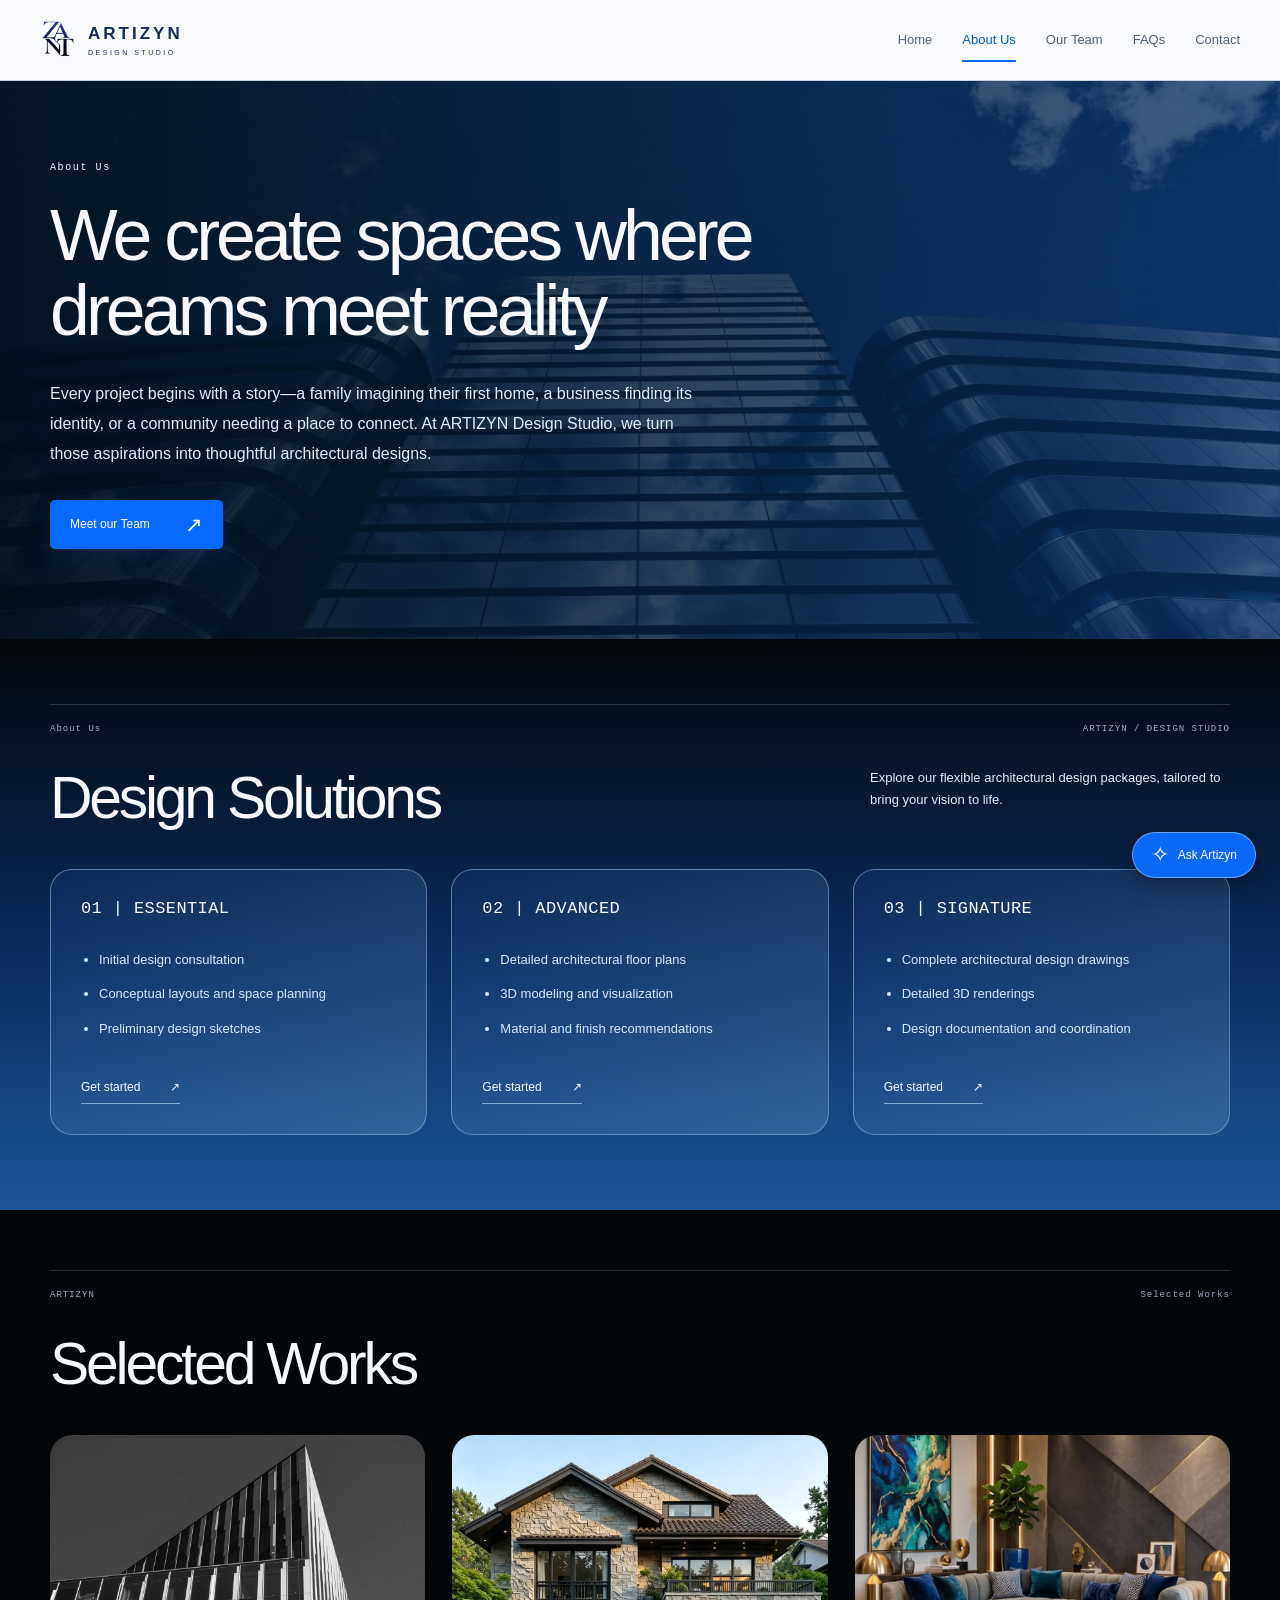
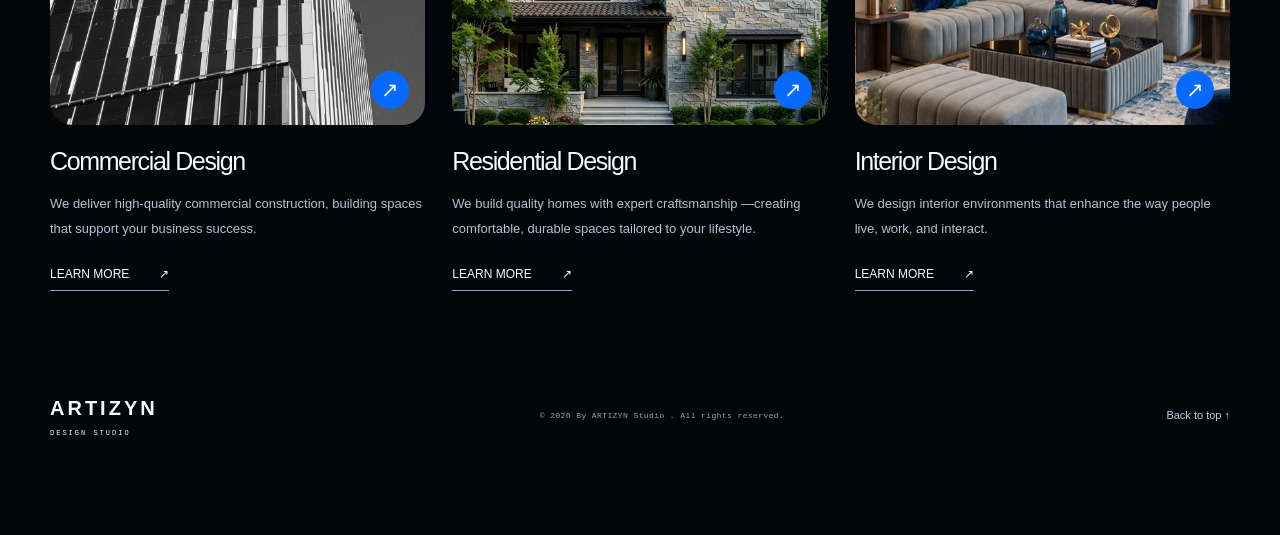
==== about.html @ 345bbeb2 "Add files via upload" ====
<!doctype html>
<html lang="en">
<head>
  <meta charset="UTF-8">
  <meta name="viewport" content="width=device-width, initial-scale=1">
  <meta name="description" content="ARTIZYN Design Studio. Designing Spaces. Inspiring Lives.">
  <title>About Us | ARTIZYN Design Studio</title>
  <link rel="icon" href="assets/344285221e7c3db9e5a2c0e0a486cc6c.png">
  <link rel="stylesheet" href="styles.css">
  <script src="script.js" defer></script>
</head>
<body>
  <a href="#main" class="skip-link">Skip to content</a>
  <header class="site-header"><div class="nav-wrap">
    <a href="index.html" class="studio-logo" aria-label="ARTIZYN Design Studio home"><img src="assets/344285221e7c3db9e5a2c0e0a486cc6c.png" alt="" class="" loading="eager"><span>ARTIZYN<small>DESIGN STUDIO</small></span></a>
    <button type="button" class="menu-toggle" aria-expanded="false" aria-controls="navigation">Menu <span aria-hidden="true">＋</span></button>
    <nav id="navigation" aria-label="Main navigation"><a href="index.html">Home</a><a href="about.html" class="active" aria-current="page">About Us</a><a href="team.html">Our Team</a><a href="faqs.html">FAQs</a><a href="contact.html">Contact</a></nav>
  </div></header>
  <main id="main">
<section class="about-banner"><div class="about-background"><img src="assets/c82552db2556053404ffef305cc319f3.jpg" alt="" class="" loading="lazy"></div><div class="container about-banner-inner"><p class="eyebrow">About Us</p><h1>We create spaces where dreams meet reality</h1><p class="about-story">Every project begins with a story—a family imagining their first home, a business finding its identity, or a community needing a place to connect. At ARTIZYN Design Studio, we turn those aspirations into thoughtful architectural designs.</p><a class="button button-blue" href="team.html">Meet our Team <span aria-hidden="true">↗</span></a></div></section>
<section class="packages-section"><div class="container"><div class="section-topline"><span>About Us</span><span>ARTIZYN / DESIGN STUDIO</span></div><div class="section-heading"><h2>Design Solutions</h2><p>Explore our flexible architectural design packages, tailored to bring your vision to life.</p></div><div class="package-grid"><article class="package-card"><h3>01 | ESSENTIAL</h3><ul><li>Initial design consultation</li><li>Conceptual layouts and space planning</li><li>Preliminary design sketches</li></ul><a class="text-link" href="contact.html?package=Essential">Get started <span aria-hidden="true">↗</span></a></article><article class="package-card"><h3>02 | ADVANCED</h3><ul><li>Detailed architectural floor plans</li><li>3D modeling and visualization</li><li>Material and finish recommendations</li></ul><a class="text-link" href="contact.html?package=Advanced">Get started <span aria-hidden="true">↗</span></a></article><article class="package-card"><h3>03 | SIGNATURE</h3><ul><li>Complete architectural design drawings</li><li>Detailed 3D renderings</li><li>Design documentation and coordination</li></ul><a class="text-link" href="contact.html?package=Signature">Get started <span aria-hidden="true">↗</span></a></article></div></div></section>
<section class="selected-section container" id="selected-works"><div class="section-topline"><span>ARTIZYN</span><span>Selected Works</span></div><h2>Selected Works</h2><div class="work-grid"><article class="work-category"><a class="work-category-image" href="commercial.html"><img src="assets/98d7e2358748f0d993f6f96458d1f9bc.jpg" alt="Commercial Design" class="" loading="lazy"><span aria-hidden="true">↗</span></a><h3>Commercial Design</h3><p>We deliver high-quality commercial construction, building spaces that support your business success.</p><a class="text-link" href="commercial.html">LEARN MORE <span aria-hidden="true">↗</span></a></article><article class="work-category"><a class="work-category-image" href="residential.html"><img src="assets/cbf2e55124b88dc359e330a60bb143f4.png" alt="Residential Design" class="" loading="lazy"><span aria-hidden="true">↗</span></a><h3>Residential Design</h3><p>We build quality homes with expert craftsmanship —creating comfortable, durable spaces tailored to your lifestyle.</p><a class="text-link" href="residential.html">LEARN MORE <span aria-hidden="true">↗</span></a></article><article class="work-category"><a class="work-category-image" href="interiors.html"><img src="assets/83908683cc5d75534dca1bf2333109cd.png" alt="Interior Design" class="" loading="lazy"><span aria-hidden="true">↗</span></a><h3>Interior Design</h3><p>We design interior environments that enhance the way people live, work, and interact.</p><a class="text-link" href="interiors.html">LEARN MORE <span aria-hidden="true">↗</span></a></article></div></section>
</main>
  <footer class="container site-footer"><a href="index.html" class="footer-wordmark">ARTIZYN<span>DESIGN STUDIO</span></a><p>© 2026 By ARTIZYN Studio . All rights reserved.</p><a href="#main" class="back-top">Back to top ↑</a></footer>
  <div class="assistant-panel" id="assistant-panel" hidden><div class="assistant-header"><strong>Artizyn</strong><button id="assistant-close" type="button" aria-label="Close Artizyn assistant">×</button></div><iframe id="assistant-frame" title="Artizyn AI Agent and Design Helper" data-src="https://agent.jotform.com/01a19ae77b0070008f9f59770c9044ddc008/canva-chatbot-bubble" referrerpolicy="strict-origin-when-cross-origin"></iframe><a href="https://agent.jotform.com/01a19ae77b0070008f9f59770c9044ddc008/canva-chatbot-bubble" target="_blank" rel="noopener noreferrer" class="assistant-link">Open assistant in a new tab ↗</a></div>
  <button class="assistant-toggle" id="assistant-toggle" type="button" aria-expanded="false" aria-controls="assistant-panel"><span aria-hidden="true">✧</span> Ask Artizyn</button>
  <dialog id="project-dialog" aria-labelledby="dialog-title"><div class="dialog-header"><h2 id="dialog-title">Selected Works</h2><button id="dialog-close" type="button" aria-label="Close project image">Close ×</button></div><img id="dialog-image" alt=""><p id="dialog-address"></p></dialog>
</body>
</html>
---- styles.css ----
@charset "UTF-8";
:root{--black:#030609;--blue:#086aff;--ice:#b4e4ee;--white:#f7f9ff;--muted:#a5b5c8;--line:#ffffff26;--font:Arial,Helvetica,sans-serif;--mono:'Courier New',monospace}
*{box-sizing:border-box}html{scroll-behavior:smooth;scroll-padding-top:85px}body{margin:0;background:var(--black);color:var(--white);font-family:var(--font);font-size:15px;line-height:1.7}button,input,textarea,select{font:inherit}button,a{-webkit-tap-highlight-color:transparent}button{cursor:pointer;touch-action:manipulation}a{color:inherit;text-decoration:none}a:focus-visible,button:focus-visible,summary:focus-visible,input:focus-visible,select:focus-visible,textarea:focus-visible{outline:3px solid #82c8ff;outline-offset:5px}img{display:block;max-width:100%}p,h1,h2,h3,figure{margin:0}button{color:inherit}h1,h2,h3{line-height:1.05;letter-spacing:-.055em;font-weight:400}h2{font-size:clamp(42px,4.6vw,66px)}strong{font-weight:700}.container{width:min(1180px,calc(100% - 100px));margin-inline:auto}.eyebrow{font-family:var(--mono);font-size:10px;letter-spacing:1.6px;line-height:1.5}.small-line{width:24px;height:1px;background:#c8f0ff;display:inline-block;vertical-align:middle;margin-right:8px}.site-header{height:80px;position:sticky;top:0;z-index:30;background:#f9fbff;color:#122032;box-shadow:0 1px 0 #c8d4df}.nav-wrap{width:min(1280px,calc(100% - 80px));height:100%;margin:auto;display:flex;align-items:center;justify-content:space-between;gap:25px}.logo{font-size:29px;font-weight:700;letter-spacing:-1.5px;line-height:1}.logo span{color:var(--blue)}nav{display:flex;align-items:center;gap:30px}nav a{font-size:13px;color:#506071;position:relative}nav a:hover,nav a.active{color:#0057d4}nav a.active:not(.nav-contact)::after{content:'';position:absolute;bottom:-11px;left:0;right:0;height:2px;background:var(--blue)}nav a.nav-contact{padding:11px 18px;border:1px solid #bac8d9;color:#14263d}nav a.nav-contact span{margin-left:16px}.menu-toggle{display:none}.hero{position:relative;isolation:isolate;overflow:hidden;padding-top:52px}.hero-glow{position:absolute;z-index:-2;top:0;left:0;right:0;height:780px;background:linear-gradient(180deg,#ade0eb 0%,#417ed2 26%,#10365d 56%,#030609 96%)}.hero-layout{display:grid;grid-template-columns:1fr 1.04fr;gap:36px;position:relative;z-index:1}.hero-card{border:1px solid #ffffff7d;background:linear-gradient(145deg,#d7f1ff27,#122c4a50 55%,#000a);border-radius:58px 16px 58px 16px;padding:43px 42px 25px;display:flex;flex-direction:column;align-items:flex-start;backdrop-filter:blur(15px);min-width:0}.hero h1{font-size:clamp(55px,5.8vw,85px);margin-top:35px;line-height:1.02;letter-spacing:-.06em}.hero h1 strong{display:block}.hero-description{font-size:16px;margin-top:26px;line-height:1.6;color:#e1effb}.button{display:inline-flex;align-items:center;justify-content:space-between;gap:35px;padding:14px 20px;min-height:48px;border:0;font-size:12px;border-radius:5px}.button-blue{background:var(--blue);color:#fff;box-shadow:0 8px 25px #0064ff20}.button:hover{background:#2a83ff}.button span{font-size:21px;line-height:1}.hero .button{margin-top:33px}.hero-bottom{display:flex;align-items:center;justify-content:space-between;width:100%;margin-top:45px;padding-top:18px;border-top:1px solid #ffffff30;font-family:var(--mono);font-size:8px;letter-spacing:1px;color:#c1d4e6}.hero-bottom>span:last-child{font-size:22px}.hero-image{position:relative;min-height:525px;max-height:620px;overflow:hidden;border-radius:40px 7px 40px 7px;background:#122335}.hero-image img{width:100%;height:100%;object-fit:cover;object-position:50% 45%}.hero-image::after{content:'';position:absolute;inset:55% 0 0;background:linear-gradient(transparent,#000b)}.hero-image figcaption{position:absolute;bottom:25px;left:25px;right:25px;z-index:1;font-family:var(--mono);font-size:8px;letter-spacing:1px;display:flex;justify-content:space-between;gap:10px}.blue-loop{width:205px;height:205px;border:39px solid #72a4ff;border-radius:40%;position:absolute;z-index:2;transform:rotate(29deg);box-shadow:inset 5px 5px 8px #c3edff,inset -8px -8px 14px #1451db,7px 6px 10px #13329d;border-top-color:#a1c8ff;border-left-color:#95c3ff;pointer-events:none}.loop-one{top:-113px;right:-85px;width:240px;height:240px}.loop-two{top:490px;left:-135px;transform:rotate(-25deg);width:190px;height:190px;border-width:32px;z-index:0}.intro{padding-top:96px;padding-bottom:85px;text-align:center}.intro>.eyebrow{color:#96b1ce;font-size:9px}.intro h2{margin-top:22px;font-size:clamp(38px,4.4vw,62px)}.blue-text{color:#8bc5ff}.section-intro{max-width:500px;margin:24px auto 0;color:var(--muted);font-size:14px;line-height:1.8}.values-grid{display:grid;grid-template-columns:repeat(3,1fr);gap:22px;margin-top:52px;text-align:left}.glass-card{padding:28px 27px 22px;border:1px solid #a4c1df70;border-radius:23px;background:linear-gradient(164deg,#11274230,#103d7a 65%,#8fbfdf);min-height:315px;position:relative}.card-number{font-family:var(--mono);font-size:9px;letter-spacing:1px;color:#a5c6ee}.glass-card h3{font-size:26px;line-height:1.15;letter-spacing:-.03em;margin-top:26px}.glass-card p{font-size:12px;line-height:1.85;margin-top:20px;color:#eff6ff;max-width:265px}.card-arrow{display:block;text-align:right;margin-top:22px;font-size:21px}.services-banner{position:relative;isolation:isolate;overflow:hidden;min-height:420px;display:flex;align-items:center;border-top:1px solid #273a51;border-bottom:1px solid #3c6980}.facade-background{position:absolute;z-index:-2;inset:0;width:100%;height:100%;object-fit:cover;object-position:center 50%}.services-banner::after{content:'';position:absolute;z-index:-1;inset:0;background:linear-gradient(90deg,#03101be0,#0b2a569c 50%,#07111aa6)}.banner-inner{display:grid;grid-template-columns:1fr 1.4fr .7fr;gap:65px;align-items:center;padding-block:45px}.process-photo{height:245px;width:100%;object-fit:cover;border-radius:24px 65px 24px 65px;transform:rotate(-3deg);border:1px solid #b6d5e9a0}.banner-inner h2{font-size:clamp(50px,6vw,80px);margin-top:15px}.banner-inner>div>p:last-child{margin-top:20px;color:#d3e6f8;font-family:var(--mono);font-size:12px}.outline-cross{position:relative;width:115px;height:200px;background:linear-gradient(#edfaff44,#1c87ff1f);border:1px solid #b7d7f8a6;border-radius:24px;transform:rotate(15deg)}.outline-cross::before{content:'';position:absolute;width:200px;height:100px;top:49px;left:-44px;background:linear-gradient(#b8d9ff5c,#1262ba30);border:1px solid #bbdcff88;border-radius:20px}.services-content{padding-block:65px 80px}.section-topline{display:flex;justify-content:space-between;gap:20px;font-family:var(--mono);font-size:9px;letter-spacing:1px;border-top:1px solid var(--line);padding-top:17px;color:#9eafc3}.service-layout{display:grid;grid-template-columns:1fr 1fr;gap:70px;margin-top:40px}.service-selector h2{font-size:43px}.service-buttons{display:flex;flex-direction:column;gap:14px;margin-top:38px}.service-button{display:flex;align-items:center;gap:16px;justify-content:flex-start;background:#101a27;color:#b9c7d8;border:1px solid #293e58;padding:16px 19px;font-size:12px;border-radius:30px;text-align:left;min-height:55px}.service-button>span:first-child{font-family:var(--mono);font-size:9px;opacity:.7}.service-button>span:last-child{margin-left:auto;font-size:18px}.service-button.active,.service-button:hover{background:linear-gradient(100deg,#1562e4,#64a6ef);color:#fff;border-color:#a8cfff}.service-detail{border:1px solid #263d54;border-radius:24px;overflow:hidden;background:#091420;min-width:0}.service-detail>img{width:100%;height:230px;object-fit:cover}.service-detail-copy{padding:25px}.service-detail-copy .eyebrow{font-size:9px;color:#a9cfff}.service-detail h3{font-size:27px;margin-top:13px;letter-spacing:-.025em}.service-detail-copy>p:not(.eyebrow){font-size:12px;color:#acbfd3;line-height:1.8;margin-top:16px;min-height:87px}.text-link{display:inline-flex;align-items:center;gap:30px;font-size:12px;border-bottom:1px solid #7fa7d2;padding-bottom:6px;margin-top:22px}.text-link:hover{color:#9dcaff}.team-section{background:linear-gradient(180deg,#a7dce8 0,#397ed6 24%,#12335b 60%,#030609 98%);padding-block:55px 65px}.team-section .section-topline{border-color:#ffffff50;color:#e1f2ff}.section-heading{display:flex;justify-content:space-between;align-items:flex-end;margin-top:30px;gap:25px}.section-heading>p{font-size:12px;color:#deecfa}.team-grid{display:grid;grid-template-columns:repeat(4,1fr);gap:25px;margin-top:40px}.team-portrait{height:235px;position:relative;overflow:hidden;border-radius:26px 26px 5px 5px;background:linear-gradient(145deg,#c4e4ff,#397bde 65%,#13366f);border:1px solid #b5daff8c;display:grid;place-items:center}.team-portrait::after{content:'';position:absolute;width:145px;height:145px;border:1px solid #ffffff3a;border-radius:40%;transform:rotate(45deg);bottom:-75px;left:-45px}.team-monogram{font-size:100px;color:#ffffffd1;font-weight:400;letter-spacing:-.07em;line-height:1}.member-number{position:absolute;bottom:17px;left:18px;font-size:8px;font-family:var(--mono);letter-spacing:1px;color:#e3f3ff}.portrait-two{background:linear-gradient(145deg,#c9d3ff,#657bdd 65%,#253d85)}.portrait-three{background:linear-gradient(145deg,#bae8eb,#2e9fbb 65%,#125169)}.portrait-four{background:linear-gradient(145deg,#c5d8ff,#558ed7 65%,#1d3c76)}.team-card h3{font-size:20px;line-height:1.2;letter-spacing:-.03em;margin-top:20px}.team-card>p{color:#adbed2;font-size:12px;margin-top:7px}.faq-section{padding-block:70px 90px}.faq-layout{display:grid;grid-template-columns:.8fr 1.2fr;gap:100px}.faq-layout .eyebrow{color:#90aeca;font-size:9px}.faq-layout h2{margin-top:23px;font-size:56px}.faq-intro{font-size:13px;color:var(--muted);margin-top:25px}.faq-list{border-top:1px solid var(--line)}details{border-bottom:1px solid var(--line)}summary{cursor:pointer;display:flex;align-items:center;justify-content:space-between;gap:25px;padding:23px 0;font-size:14px;line-height:1.6;list-style:none}summary::-webkit-details-marker{display:none}.faq-icon{font-size:25px;color:#9bc8ff;flex-shrink:0}details[open] .faq-icon{transform:rotate(45deg)}details p{color:var(--muted);font-size:12px;line-height:1.9;padding:0 35px 24px 0;max-width:550px}.contact-section{position:relative;isolation:isolate;overflow:hidden;border-top:1px solid #304868;background:linear-gradient(145deg,#091929,#124fa8 55%,#9ccfdf);padding-block:70px}.contact-layout{display:grid;grid-template-columns:1fr 1fr;gap:85px;align-items:start}.contact-copy .eyebrow{font-size:9px;color:#b8d8f9}.contact-copy h2{font-size:clamp(45px,4.8vw,67px);line-height:1.05;margin-top:25px}.contact-copy>p:not(.eyebrow){font-size:13px;color:#c5dbf2;line-height:1.9;margin-top:25px}.contact-meta{font-family:var(--mono);font-size:9px;display:flex;flex-direction:column;gap:4px;color:#b7d2ef;margin-top:42px}.contact-copy p.contact-note{font-size:11px;max-width:290px;margin-top:35px;color:#d3e2f3}.contact-loop{left:-130px;bottom:-170px;z-index:-1;width:350px;height:350px;opacity:.35}.contact-form-wrap{background:#06162de6;border:1px solid #b1d5ff70;backdrop-filter:blur(10px);border-radius:28px;padding:32px;min-width:0}.contact-form-wrap h3{font-size:27px;letter-spacing:-.03em;margin-bottom:28px}.form-row{display:grid;grid-template-columns:1fr 1fr;gap:14px}.field{margin-bottom:18px;min-width:0}.field label{display:block;font-size:11px;color:#d2e6fd;margin-bottom:7px}.field label span{color:#8ebfff}.field input,.field select,.field textarea{width:100%;min-width:0;display:block;background:#071c34;border:1px solid #3f638c;border-radius:5px;padding:11px 12px;color:#f4f8ff;font-size:12px;min-height:43px}.field input::placeholder,.field textarea::placeholder{color:#9cb2ca;opacity:1}.field textarea{resize:vertical;min-height:115px}.field select option{color:#fff;background:#071c34}.contact-form-wrap .button{width:100%}.form-note{font-size:10px;color:#b4c7dc;line-height:1.8;margin-top:14px}.enquiry-result[hidden],.draft-actions a[hidden]{display:none}.enquiry-result{border-top:1px solid #426487;margin-top:25px;padding-top:25px}.enquiry-result .eyebrow{font-size:9px;color:#a6cfff}.enquiry-result h3{margin:12px 0}.enquiry-result>p:not(.eyebrow){font-size:12px;color:#bed2e7}.enquiry-result pre{font-family:var(--mono);font-size:11px;white-space:pre-wrap;overflow-wrap:anywhere;background:#030f22;padding:18px;border-radius:6px;color:#d6e7fa;max-height:300px;overflow:auto}.draft-actions{display:flex;gap:9px;flex-wrap:wrap}.draft-actions>button,.draft-actions>a{padding:8px 12px;border:1px solid #718dac;background:transparent;color:#fff;font-size:11px;min-height:40px;border-radius:5px}.enquiry-result #draft-status{font-size:10px;margin-top:12px}footer{display:flex;align-items:center;justify-content:space-between;gap:25px;padding-block:30px}footer .logo{font-size:26px}footer>p{font-family:var(--mono);font-size:8px;color:#8fa2b7;letter-spacing:1px}footer>p>span{margin:0 10px}.back-top{font-size:11px;color:#bad1e9}.skip-link{position:fixed;top:-100px;left:20px;z-index:100;background:white;color:#0648b3;padding:12px 20px}.skip-link:focus{top:10px}
@media(min-width:1500px){.hero-layout{gap:50px}.hero-card{padding-top:50px}.hero h1{font-size:86px}}
@media(max-width:1100px){.container{width:calc(100% - 60px)}.nav-wrap{width:calc(100% - 60px)}nav{gap:22px}.hero-layout{gap:25px}.hero-card{padding:35px 30px 23px}.hero h1{font-size:68px}.hero .eyebrow{font-size:8px}.hero-image{min-height:500px}.hero-bottom{font-size:7px}.hero-image figcaption{font-size:7px}.service-layout{gap:35px}.service-selector h2{font-size:38px}.team-grid{gap:18px}.team-portrait{height:200px}.team-card h3{font-size:18px}.faq-layout{gap:55px}.contact-layout{gap:45px}.contact-form-wrap{padding:26px}.banner-inner{gap:40px}.outline-cross{transform:scale(.8) rotate(15deg)}}
@media(max-width:760px){html{scroll-padding-top:85px}.container{width:calc(100% - 36px)}.site-header{height:70px}.nav-wrap{width:calc(100% - 36px)}.logo{font-size:27px}.menu-toggle{display:flex;align-items:center;gap:14px;border:1px solid #b0bfd1;background:none;color:#182e4b;font-size:12px;padding:7px 10px;min-height:38px}nav{display:none;position:absolute;top:70px;left:0;right:0;background:#f9fbff;padding:12px 18px 22px;box-shadow:0 10px 20px #0003;gap:0}nav.open{display:flex;flex-direction:column;align-items:stretch}nav a{font-size:14px;padding:12px}nav a.active:not(.nav-contact)::after{display:none}nav a.nav-contact{margin-top:7px;padding:12px}.hero{padding-top:25px}.hero-glow{height:1000px}.hero-layout{grid-template-columns:1fr;gap:22px}.hero-card{border-radius:40px 12px 40px 12px;padding:31px 26px 22px;backdrop-filter:none}.hero h1{font-size:clamp(52px,13.7vw,76px);margin-top:27px}.hero .eyebrow{font-size:8px;letter-spacing:1px}.hero-description{font-size:15px;margin-top:22px}.hero .button{margin-top:26px}.hero-bottom{margin-top:28px;font-size:7px}.hero-image{height:365px;min-height:0;border-radius:30px 7px 30px 7px}.hero-image img{object-position:50% 50%}.hero-image figcaption{left:20px;right:20px;bottom:20px;font-size:7px}.loop-one{width:140px;height:140px;right:-90px;top:-70px;border-width:24px}.loop-two{top:780px;width:130px;height:130px;left:-98px;border-width:23px}.intro{padding-top:58px;padding-bottom:50px}.intro>.eyebrow{font-size:8px}.intro h2{font-size:39px;margin-top:20px}.section-intro{font-size:13px;margin-top:20px;max-width:320px}.values-grid{grid-template-columns:1fr;gap:17px;margin-top:32px}.glass-card{padding:25px;min-height:0}.glass-card h3{font-size:27px;margin-top:22px}.glass-card h3 br{display:none}.glass-card p{max-width:none;font-size:12px;margin-top:16px}.card-arrow{margin-top:12px}.services-banner{min-height:440px}.banner-inner{grid-template-columns:1fr 1.6fr;gap:20px;padding-block:40px}.process-photo{height:200px;border-radius:20px 40px 20px 40px}.banner-inner .eyebrow{font-size:8px}.banner-inner h2{font-size:48px}.banner-inner>div>p:last-child{font-size:10px}.outline-cross{display:none}.services-content{padding-block:40px 50px}.section-topline{font-size:8px;letter-spacing:.7px;gap:15px}.section-topline>span:last-child{text-align:right}.service-layout{grid-template-columns:1fr;gap:25px;margin-top:30px}.service-selector h2{font-size:38px}.service-buttons{margin-top:28px;gap:11px}.service-button{font-size:12px;gap:12px;padding:14px 16px}.service-detail>img{height:230px}.service-detail-copy{padding:24px}.service-detail-copy>p:not(.eyebrow){min-height:0}.team-section{padding-block:40px}.section-heading{display:block;margin-top:27px}.section-heading h2{font-size:42px}.section-heading>p{font-size:12px;margin-top:16px}.team-grid{grid-template-columns:1fr 1fr;gap:28px 15px;margin-top:30px}.team-portrait{height:180px;border-radius:22px 22px 5px 5px}.team-monogram{font-size:83px}.member-number{font-size:7px;left:13px;bottom:12px}.team-card h3{font-size:17px;margin-top:14px;line-height:1.3;overflow-wrap:anywhere}.team-card>p{font-size:11px;margin-top:5px}.faq-section{padding-block:45px 50px}.faq-layout{grid-template-columns:1fr;gap:30px}.faq-layout h2{font-size:46px;margin-top:20px}.faq-intro{margin-top:20px}.faq-layout>.faq-list{margin-top:5px}summary{padding-block:21px;font-size:13px;gap:20px}details p{font-size:12px;padding-right:10px}.contact-section{padding-block:45px}.contact-layout{grid-template-columns:1fr;gap:35px}.contact-copy h2{font-size:48px}.contact-copy>p:not(.eyebrow){font-size:13px;margin-top:22px}.contact-meta{margin-top:26px}.contact-copy p.contact-note{max-width:none;margin-top:22px}.contact-form-wrap{padding:24px 20px;border-radius:23px}.contact-form-wrap h3{font-size:27px}.form-row{grid-template-columns:1fr;gap:0}.field input,.field select,.field textarea{font-size:16px}.field label{font-size:12px}.contact-loop{opacity:.15}footer{flex-wrap:wrap;padding-block:25px;gap:20px}footer>p{order:3;width:100%;font-size:7px;line-height:1.8}footer>p>span{margin:0 6px}.back-top{margin-left:auto}}
@media(prefers-reduced-motion:reduce){html{scroll-behavior:auto}*,*::before,*::after{animation:none!important;transition:none!important}}

/* Artizyn content integrated with the original Architrexx visual system. */
.studio-logo{display:flex;align-items:center;gap:12px;color:#162c58;line-height:1;flex-shrink:0}.studio-logo>img{height:46px;width:36px;object-fit:contain}.studio-logo>span{font-size:17px;letter-spacing:3px;font-weight:600}.studio-logo small{display:block;font-size:7px;letter-spacing:2.5px;margin-top:7px;font-weight:400}.home-hero .hero-card{justify-content:center;min-height:540px}.home-hero .hero-card>.eyebrow{font-size:11px;color:#f1f7ff}.studio-wordmark{display:flex;align-items:center;gap:18px;width:100%;margin:35px 0 12px}.studio-wordmark>img{width:126px;height:160px;object-fit:contain}.home-hero h1{font-size:clamp(32px,3.3vw,46px);letter-spacing:.1em;line-height:1.3;margin:0}.studio-wordmark>div>p{font-size:10px;letter-spacing:5px;color:#e0edff;margin-top:7px}.home-hero .hero-description{font-size:13px;letter-spacing:1px}.home-hero .hero-image{max-height:600px}.home-hero .intro{padding-top:85px}.home-hero .intro h2{max-width:850px;margin:0 auto}.home-hero .glass-card h3{font-family:var(--mono);font-size:20px;letter-spacing:.025em}.home-hero .glass-card p{font-size:13px}.home-statement{position:relative;isolation:isolate;padding:100px 0;overflow:hidden}.statement-image{position:absolute;inset:0;z-index:-2}.statement-image img{height:100%;width:100%;object-fit:cover}.home-statement::after{content:'';position:absolute;inset:0;z-index:-1;background:linear-gradient(90deg,#020710ef,#071e44b3)}.home-statement h2{max-width:800px;line-height:1.13}.home-statement .button{margin-top:35px}.site-footer{padding-bottom:95px}.footer-wordmark{font-size:20px;font-weight:600;letter-spacing:3px}.footer-wordmark>span{display:block;font-family:var(--mono);font-size:7px;letter-spacing:2px;font-weight:400;margin-top:3px}.site-footer>p{max-width:470px;line-height:1.7;letter-spacing:.4px}.about-banner{position:relative;isolation:isolate;overflow:hidden;padding:80px 0 90px}.about-background{position:absolute;inset:0;z-index:-2}.about-background img{width:100%;height:100%;object-fit:cover}.about-banner::after{content:'';position:absolute;inset:0;z-index:-1;background:linear-gradient(90deg,#03101beb,#0a3164c7)}.about-banner h1{font-size:clamp(48px,5.6vw,78px);max-width:850px;line-height:1.05;margin-top:23px}.about-story{max-width:665px;color:#e1edfb;font-size:16px;line-height:1.9;margin-top:30px}.about-banner .button{margin-top:30px}.packages-section{padding:65px 0 75px;background:linear-gradient(180deg,#030609,#0b2f66 60%,#1c579a)}.packages-section .section-heading{align-items:flex-start}.packages-section .section-heading>p{max-width:360px;font-size:13px}.package-grid{display:grid;grid-template-columns:repeat(3,1fr);gap:24px;margin-top:40px}.package-card{padding:30px;border:1px solid #a6c7e27d;border-radius:22px;background:linear-gradient(145deg,#1a4b9f30,#83b4dd40);display:flex;flex-direction:column}.package-card h3{font-family:var(--mono);font-size:17px;letter-spacing:.4px}.package-card ul{font-size:13px;color:#d8e9ff;padding-left:18px;line-height:1.9;margin:30px 0 10px}.package-card li+li{margin-top:10px}.package-card .text-link{align-self:flex-start;margin-top:auto;padding-top:25px}.selected-section{padding:60px 0 70px}.selected-section h2{margin-top:30px}.work-grid{display:grid;grid-template-columns:repeat(3,1fr);gap:27px;margin-top:40px}.work-category-image{position:relative;display:block;border-radius:22px;overflow:hidden;background:#152333}.work-category-image img{height:290px;width:100%;object-fit:cover;transition:transform .3s}.work-category-image:hover img{transform:scale(1.03)}.work-category-image>span{position:absolute;bottom:16px;right:16px;background:#066aff;width:38px;height:38px;border-radius:50%;display:grid;place-items:center;font-size:21px}.work-category h3{font-size:25px;margin-top:23px}.work-category p{color:#b2c1d4;font-size:13px;line-height:1.9;margin-top:18px}.team-page{position:relative;isolation:isolate;padding-top:60px;padding-bottom:75px}.team-background{position:absolute;inset:0;z-index:-1;opacity:.17;overflow:hidden}.team-background img{width:100%;height:100%;object-fit:cover}.team-page h1{font-size:clamp(52px,6vw,80px);margin-top:24px}.team-page .team-grid{margin-top:45px}.team-page .team-portrait{height:270px;border-radius:110px 110px 4px 4px}.team-portrait>img{width:100%;height:100%;object-fit:contain;object-position:bottom;position:relative;z-index:1}.team-card h2{font-size:23px;line-height:1.3;letter-spacing:-.03em;margin-top:24px}.team-page .team-card>p{font-size:13px;color:#e0eafb;line-height:1.9;margin-top:15px}.studio-insights{padding:55px 0 70px}.insights-lead{font-size:23px;line-height:1.6;max-width:900px;margin-top:35px}.studio-insights>p:not(.insights-lead){color:#adbed2;font-size:14px;margin-top:20px}.studio-insights video{display:block;margin-top:35px;width:100%;max-height:620px;background:#091321;border-radius:24px}.testimonials-section{padding:65px 0 75px;background:linear-gradient(180deg,#86bde0,#175bb9 40%,#061222 95%)}.testimonials-section h1{font-size:clamp(42px,5vw,68px);max-width:1100px;margin-top:25px;line-height:1.1}.quotes-grid{display:grid;grid-template-columns:repeat(3,1fr);gap:32px;margin-top:42px}.quote-card{border-top:1px solid #b5d9ff80;padding-top:10px}.quote-mark{font-family:Georgia,serif;font-size:72px;line-height:1;color:#b8d9ff}.quote-card blockquote{margin:0;font-size:14px;line-height:1.95;color:#ecf4ff}.quote-card figcaption{font-size:11px;font-family:var(--mono);font-weight:600;margin-top:24px;color:#b7d7ff}.faq-layout h2{font-size:48px;line-height:1.1}.faq-layout .text-link{line-height:1.7;gap:15px}.faq-contacts{background:#0b1d35;padding:48px 0}.faq-contacts h2{font-size:35px;max-width:750px}.faq-contact-grid{display:grid;grid-template-columns:1fr 1.1fr .6fr;gap:35px;margin-top:35px;font-size:13px;color:#c7e1ff;line-height:2}.faq-contacts .text-link{margin-top:30px}.faq-cta{display:grid;grid-template-columns:1fr 1fr;gap:65px;align-items:center;padding-block:70px}.faq-cta h2{font-size:60px;line-height:1.1}.faq-cta .button{margin-top:30px}.faq-cta>img{width:100%;height:370px;object-fit:cover;border-radius:30px}.contact-page{min-height:650px;padding-top:65px}.contact-page h1{font-size:clamp(48px,5.6vw,76px);margin-top:25px;line-height:1.05}.contact-information{margin-top:40px;font-size:16px;color:#edf4ff;line-height:1.8}.contact-information>p{max-width:390px;margin-bottom:28px}.contact-information>a{display:block;width:fit-content;font-size:14px}.contact-email{margin-top:25px;overflow-wrap:anywhere}.social-links{display:flex;flex-wrap:wrap;gap:10px 20px;margin-top:30px}.social-links>a{font-size:11px;border-bottom:1px solid #9cc7f87a}.contact-page .contact-form-wrap>form>h2{font-size:32px}.form-intro{color:#c4d8ef;font-size:12px;margin-top:12px;margin-bottom:25px;overflow-wrap:anywhere}.bible-quote{padding-block:65px;text-align:center;max-width:900px}.bible-quote blockquote{font-family:Georgia,serif;font-size:27px;line-height:1.5;margin:0}.bible-quote>p{margin-top:20px;color:#a9bfd5;font-size:13px}.portfolio-intro{padding:35px 0 30px}.portfolio-intro>.text-link{margin-top:0}.portfolio-intro>.eyebrow{margin-top:40px;color:#8cb5e7}.portfolio-intro h1{font-size:clamp(62px,7vw,94px);margin-top:16px}.portfolio-intro>p:not(.eyebrow){color:#afc3dd;font-size:16px;max-width:850px;margin-top:25px}.portfolio-tabs{display:flex;justify-content:flex-start;gap:10px;margin-top:30px;flex-wrap:wrap}.portfolio-tabs a{padding:8px 18px;border:1px solid #466282;border-radius:25px;color:#afc3dd;font-size:12px}.portfolio-tabs a.active{background:#096aff;color:#fff;border-color:#096aff}.portfolio-tabs a.active::after{display:none!important}.portfolio-grid{display:grid;grid-template-columns:repeat(2,1fr);gap:55px 35px;padding:20px 0 75px}.project-card{min-width:0}.project-image{display:block;position:relative;width:100%;padding:18px;background:linear-gradient(155deg,#122742,#08101c);border:1px solid #375572;border-radius:25px;overflow:hidden;min-width:0}.project-image>img{width:100%;height:390px;object-fit:contain;transition:transform .3s}.project-image:hover>img{transform:scale(1.02)}.project-image>span{position:absolute;bottom:16px;right:16px;border-radius:50%;width:38px;height:38px;display:grid;place-items:center;font-size:22px;background:#076aff}.project-caption{display:flex;gap:20px;margin-top:23px}.project-index{font-family:var(--mono);font-size:11px;color:#7ba9dd;padding-top:5px}.project-caption h2{font-size:26px;letter-spacing:-.03em;line-height:1.2}.project-caption p{color:#b9cbe0;font-size:13px;line-height:1.8;margin-top:13px}.assistant-toggle{position:fixed;right:24px;bottom:22px;z-index:35;display:flex;align-items:center;gap:9px;min-height:46px;border:1px solid #a1c9ff9c;border-radius:27px;padding:10px 18px;background:#0968f5;color:#fff;font-size:12px;box-shadow:0 5px 25px #0006}.assistant-toggle>span{font-size:22px;line-height:1}.assistant-panel[hidden]{display:none}.assistant-panel{position:fixed;right:22px;bottom:82px;z-index:40;width:min(390px,calc(100vw - 36px));height:min(590px,calc(100dvh - 120px));border:1px solid #739ad0;border-radius:20px;background:#f8fbff;box-shadow:0 10px 60px #0009;display:flex;flex-direction:column;overflow:hidden}.assistant-header{display:flex;align-items:center;justify-content:space-between;background:#123d8a;color:#fff;padding:12px 18px}.assistant-header strong{font-size:15px}.assistant-header button{font-size:26px;line-height:1;background:none;border:0;color:#fff;min-width:35px;min-height:35px}.assistant-panel iframe{width:100%;flex:1;min-height:0;border:0;background:#f7faff}.assistant-link{font-size:11px;color:#16488e;padding:12px 18px;border-top:1px solid #cedcec}.enquiry-result[hidden]{display:none}.enquiry-result{overflow-wrap:anywhere}dialog{width:min(1050px,94vw);max-height:92dvh;padding:25px;border:1px solid #8fb3d7;border-radius:20px;background:#071729;color:#fff;box-shadow:0 10px 90px #0008}dialog::backdrop{background:#000c}.dialog-header{display:flex;justify-content:space-between;gap:20px;align-items:center;padding-bottom:15px;border-bottom:1px solid #749bc548}.dialog-header h2{font-size:28px;line-height:1.2}.dialog-header button{background:none;border:1px solid #7096be;border-radius:5px;padding:7px 12px;color:#fff;font-size:12px;flex-shrink:0}dialog>img{width:100%;height:65vh;object-fit:contain;margin-block:12px}dialog>p{font-size:13px;color:#c7dcf6;white-space:pre-line}
@media(max-width:1100px){.studio-wordmark{gap:12px}.studio-wordmark>img{width:100px;height:135px}.home-hero h1{font-size:34px;letter-spacing:.07em}.studio-wordmark>div>p{font-size:8px;letter-spacing:3px}.home-hero .hero-description{font-size:11px}.home-hero .hero-card>.eyebrow{font-size:9px}.team-page .team-portrait{height:220px}.team-card h2{font-size:21px}.package-card{padding:25px}.project-image>img{height:330px}.site-footer>p{font-size:7px}.faq-cta h2{font-size:48px}}
@media(max-width:760px){.studio-logo{gap:9px}.studio-logo>img{height:38px;width:30px}.studio-logo>span{font-size:14px;letter-spacing:2px}.studio-logo small{font-size:6px;letter-spacing:1.7px}.home-hero .hero-card{min-height:390px;padding:30px 24px}.studio-wordmark{gap:14px;justify-content:center;margin:30px 0 12px}.studio-wordmark>img{width:90px;height:118px}.home-hero h1{font-size:31px;letter-spacing:.065em}.studio-wordmark>div>p{font-size:8px;letter-spacing:2.4px}.home-hero .hero-description{font-size:10px;letter-spacing:.5px;align-self:center;margin-top:20px}.home-hero .hero-card>.eyebrow{font-size:9px;letter-spacing:1px}.home-hero .hero-card .button{align-self:center}.home-hero .hero-image{height:380px}.home-hero .intro{padding-top:50px}.home-hero .intro h2{font-size:39px}.home-hero .glass-card h3{font-size:18px}.home-hero .glass-card p{font-size:13px}.home-statement{padding:65px 0}.home-statement h2{font-size:40px}.about-banner{padding:45px 0 55px}.about-banner h1{font-size:47px;margin-top:20px}.about-story{font-size:14px;line-height:1.85;margin-top:25px}.packages-section{padding-block:40px 45px}.packages-section .section-heading h2{font-size:41px}.packages-section .section-heading>p{font-size:13px;margin-top:20px}.package-grid{grid-template-columns:1fr;gap:18px;margin-top:30px}.package-card h3{font-size:18px}.package-card ul{margin-top:24px}.selected-section{padding-block:40px 50px}.selected-section h2{font-size:41px;margin-top:25px}.work-grid{grid-template-columns:1fr;gap:38px;margin-top:30px}.work-category-image img{height:300px}.work-category h3{font-size:27px}.work-category p{font-size:13px}.team-page{padding-top:40px}.team-page h1{font-size:47px;margin-top:20px}.team-page .team-grid{margin-top:30px;gap:30px 17px}.team-page .team-portrait{height:185px;border-radius:90px 90px 4px 4px}.team-card h2{font-size:19px;line-height:1.3;margin-top:18px;overflow-wrap:anywhere}.team-page .team-card>p{font-size:12px;line-height:1.8;margin-top:12px}.studio-insights{padding-block:35px 50px}.insights-lead{font-size:20px;line-height:1.65;margin-top:28px}.studio-insights video{border-radius:15px;margin-top:28px}.testimonials-section{padding-block:40px 50px}.testimonials-section h1{font-size:40px;margin-top:25px}.quotes-grid{grid-template-columns:1fr;gap:30px;margin-top:32px}.quote-card blockquote{font-size:14px}.quote-card figcaption{font-size:11px}.faq-layout h2{font-size:43px}.faq-contacts{padding-block:35px}.faq-contacts h2{font-size:31px}.faq-contact-grid{grid-template-columns:1fr;gap:20px;font-size:13px;margin-top:25px}.faq-cta{grid-template-columns:1fr;gap:30px;padding-block:45px}.faq-cta h2{font-size:45px}.faq-cta>img{height:290px}.contact-page{padding-top:40px}.contact-page h1{font-size:51px}.contact-information{margin-top:30px}.contact-information>p{font-size:16px}.contact-information>a{font-size:13px}.contact-page .contact-form-wrap>form>h2{font-size:32px}.bible-quote{padding-block:45px}.bible-quote blockquote{font-size:24px;line-height:1.6}.portfolio-intro{padding-top:25px}.portfolio-intro h1{font-size:58px;overflow-wrap:anywhere}.portfolio-intro>p:not(.eyebrow){font-size:14px;margin-top:20px}.portfolio-intro>.eyebrow{margin-top:30px;font-size:9px}.portfolio-tabs{gap:7px;margin-top:25px}.portfolio-tabs a{font-size:11px;padding:8px 12px}.portfolio-grid{grid-template-columns:1fr;gap:36px;padding-bottom:50px}.project-image{padding:12px;border-radius:20px}.project-image>img{height:330px}.project-caption{gap:15px;margin-top:20px}.project-caption h2{font-size:25px}.project-caption p{font-size:13px}.assistant-toggle{right:16px;bottom:16px;min-height:44px;padding:9px 15px;font-size:11px}.assistant-panel{right:18px;bottom:73px;height:min(570px,calc(100dvh - 100px))}.site-footer{padding-bottom:90px}.site-footer .footer-wordmark{font-size:18px}.site-footer>p{font-size:8px;line-height:1.7}.dialog-header h2{font-size:23px}.dialog-header{gap:12px}dialog{padding:18px}dialog>img{height:55vh}}
@media(max-width:360px){.studio-wordmark{gap:9px}.studio-wordmark>img{width:75px;height:100px}.home-hero h1{font-size:28px}.team-page .team-portrait{height:155px}.home-hero .hero-card{padding-inline:20px}.home-hero .hero-card>.eyebrow{font-size:8px}}
@media(prefers-reduced-motion:reduce){.project-image>img,.work-category-image img{transition:none}}
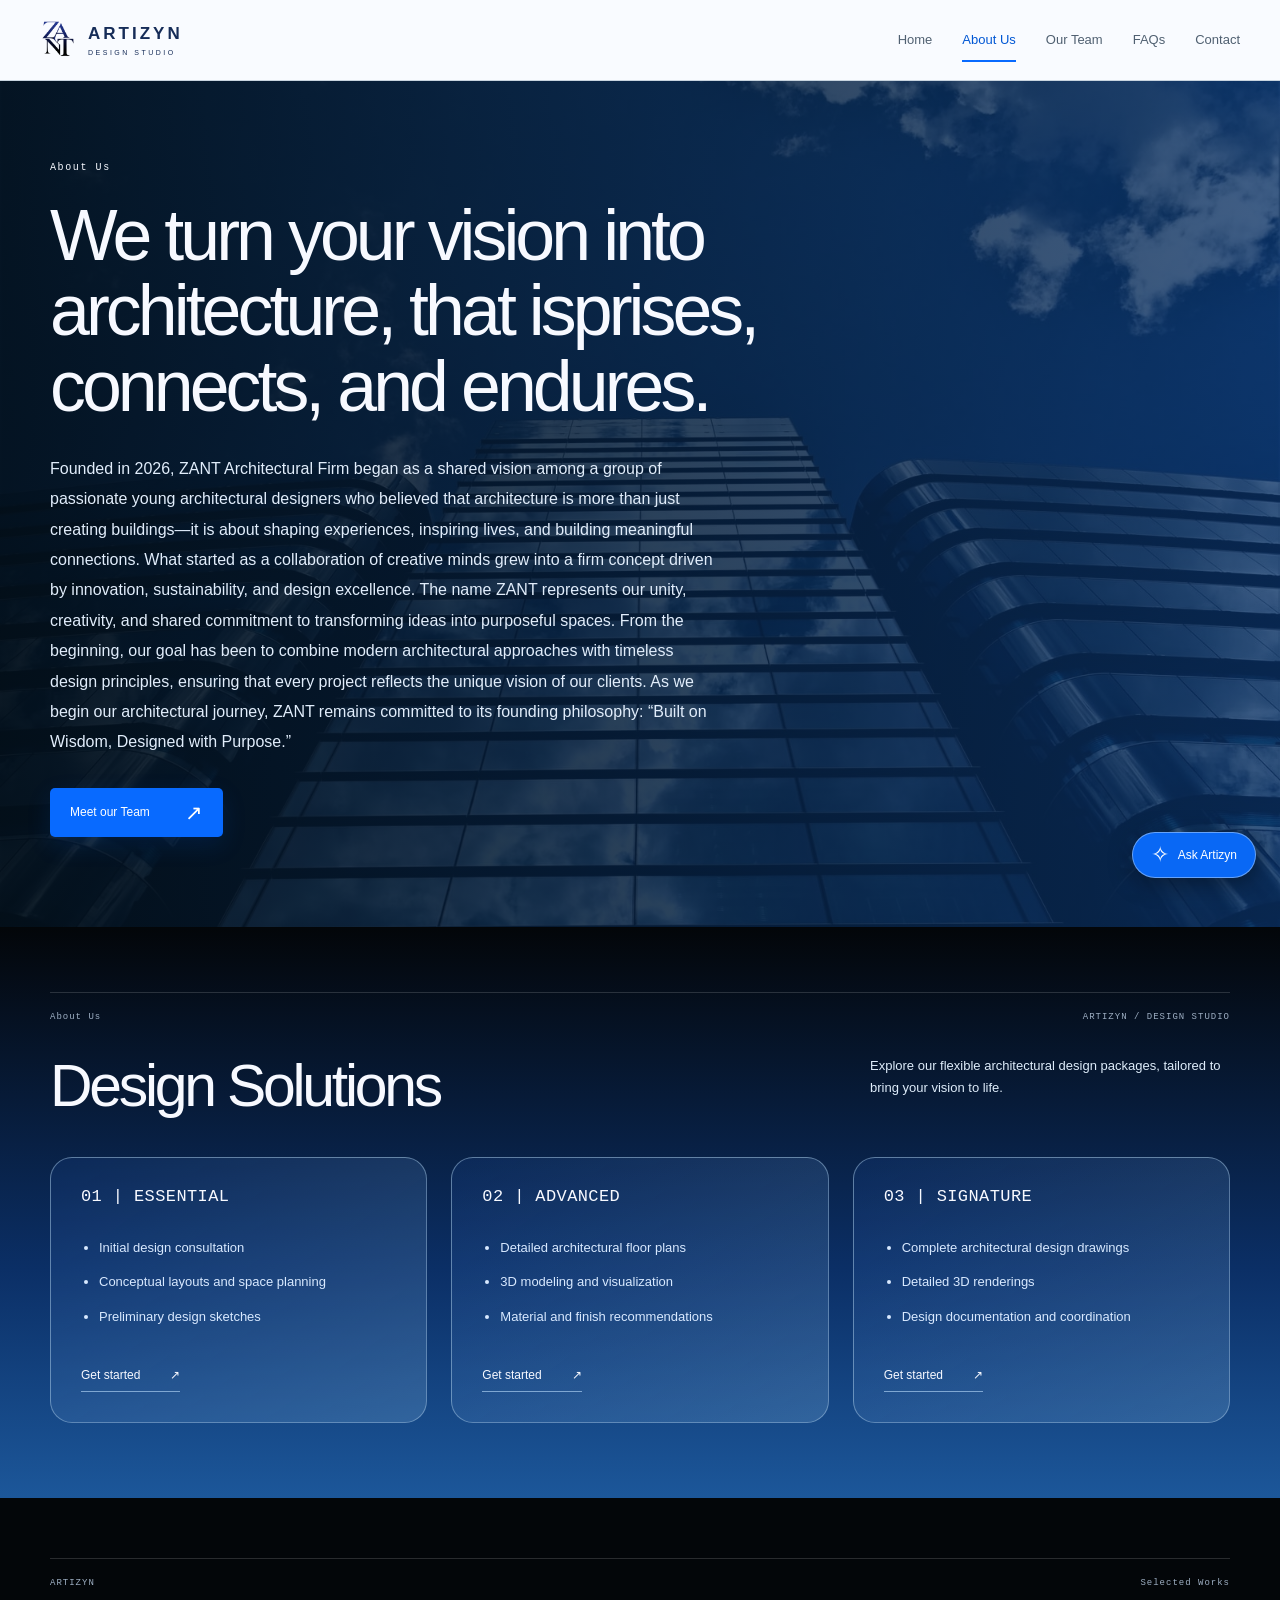
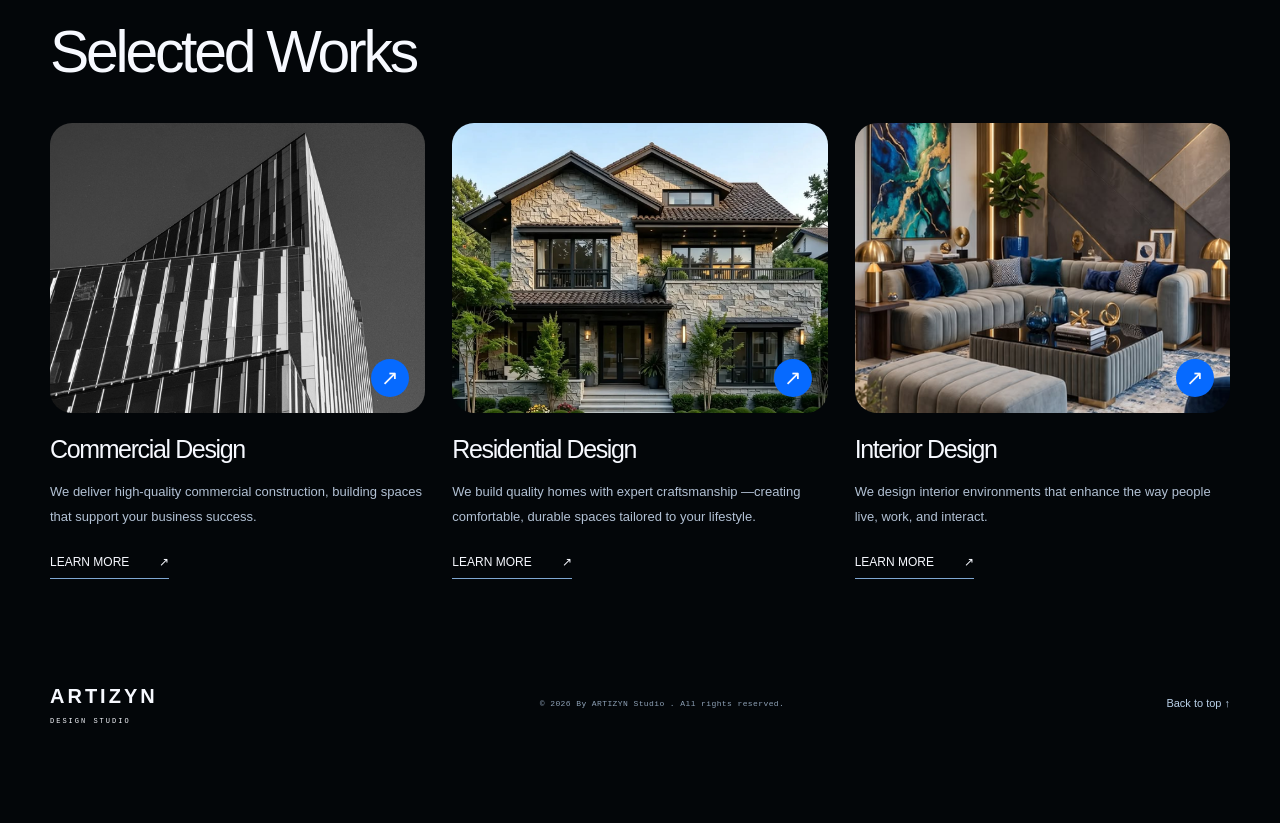
==== commit 7f5661d5: "Update about.html" ====
--- a/about.html
+++ b/about.html
@@ -17,7 +17,11 @@
     <nav id="navigation" aria-label="Main navigation"><a href="index.html">Home</a><a href="about.html" class="active" aria-current="page">About Us</a><a href="team.html">Our Team</a><a href="faqs.html">FAQs</a><a href="contact.html">Contact</a></nav>
   </div></header>
   <main id="main">
-<section class="about-banner"><div class="about-background"><img src="assets/c82552db2556053404ffef305cc319f3.jpg" alt="" class="" loading="lazy"></div><div class="container about-banner-inner"><p class="eyebrow">About Us</p><h1>We create spaces where dreams meet reality</h1><p class="about-story">Every project begins with a story—a family imagining their first home, a business finding its identity, or a community needing a place to connect. At ARTIZYN Design Studio, we turn those aspirations into thoughtful architectural designs.</p><a class="button button-blue" href="team.html">Meet our Team <span aria-hidden="true">↗</span></a></div></section>
+<section class="about-banner"><div class="about-background"><img src="assets/c82552db2556053404ffef305cc319f3.jpg" alt="" class="" loading="lazy"></div><div class="container about-banner-inner"><p class="eyebrow">About Us</p><h1>We turn your vision into architecture, that isprises, connects, and endures.</h1><p class="about-story">Founded in 2026, ZANT Architectural Firm began as a shared vision among a group of passionate young architectural designers who believed that architecture is more than just creating buildings—it is about shaping experiences, inspiring lives, and building meaningful connections. What started as a collaboration of creative minds grew into a firm concept driven by innovation, sustainability, and design excellence.
+
+The name ZANT represents our unity, creativity, and shared commitment to transforming ideas into purposeful spaces. From the beginning, our goal has been to combine modern architectural approaches with timeless design principles, ensuring that every project reflects the unique vision of our clients.
+
+As we begin our architectural journey, ZANT remains committed to its founding philosophy: “Built on Wisdom, Designed with Purpose.”</p><a class="button button-blue" href="team.html">Meet our Team <span aria-hidden="true">↗</span></a></div></section>
 <section class="packages-section"><div class="container"><div class="section-topline"><span>About Us</span><span>ARTIZYN / DESIGN STUDIO</span></div><div class="section-heading"><h2>Design Solutions</h2><p>Explore our flexible architectural design packages, tailored to bring your vision to life.</p></div><div class="package-grid"><article class="package-card"><h3>01 | ESSENTIAL</h3><ul><li>Initial design consultation</li><li>Conceptual layouts and space planning</li><li>Preliminary design sketches</li></ul><a class="text-link" href="contact.html?package=Essential">Get started <span aria-hidden="true">↗</span></a></article><article class="package-card"><h3>02 | ADVANCED</h3><ul><li>Detailed architectural floor plans</li><li>3D modeling and visualization</li><li>Material and finish recommendations</li></ul><a class="text-link" href="contact.html?package=Advanced">Get started <span aria-hidden="true">↗</span></a></article><article class="package-card"><h3>03 | SIGNATURE</h3><ul><li>Complete architectural design drawings</li><li>Detailed 3D renderings</li><li>Design documentation and coordination</li></ul><a class="text-link" href="contact.html?package=Signature">Get started <span aria-hidden="true">↗</span></a></article></div></div></section>
 <section class="selected-section container" id="selected-works"><div class="section-topline"><span>ARTIZYN</span><span>Selected Works</span></div><h2>Selected Works</h2><div class="work-grid"><article class="work-category"><a class="work-category-image" href="commercial.html"><img src="assets/98d7e2358748f0d993f6f96458d1f9bc.jpg" alt="Commercial Design" class="" loading="lazy"><span aria-hidden="true">↗</span></a><h3>Commercial Design</h3><p>We deliver high-quality commercial construction, building spaces that support your business success.</p><a class="text-link" href="commercial.html">LEARN MORE <span aria-hidden="true">↗</span></a></article><article class="work-category"><a class="work-category-image" href="residential.html"><img src="assets/cbf2e55124b88dc359e330a60bb143f4.png" alt="Residential Design" class="" loading="lazy"><span aria-hidden="true">↗</span></a><h3>Residential Design</h3><p>We build quality homes with expert craftsmanship —creating comfortable, durable spaces tailored to your lifestyle.</p><a class="text-link" href="residential.html">LEARN MORE <span aria-hidden="true">↗</span></a></article><article class="work-category"><a class="work-category-image" href="interiors.html"><img src="assets/83908683cc5d75534dca1bf2333109cd.png" alt="Interior Design" class="" loading="lazy"><span aria-hidden="true">↗</span></a><h3>Interior Design</h3><p>We design interior environments that enhance the way people live, work, and interact.</p><a class="text-link" href="interiors.html">LEARN MORE <span aria-hidden="true">↗</span></a></article></div></section>
 </main>
